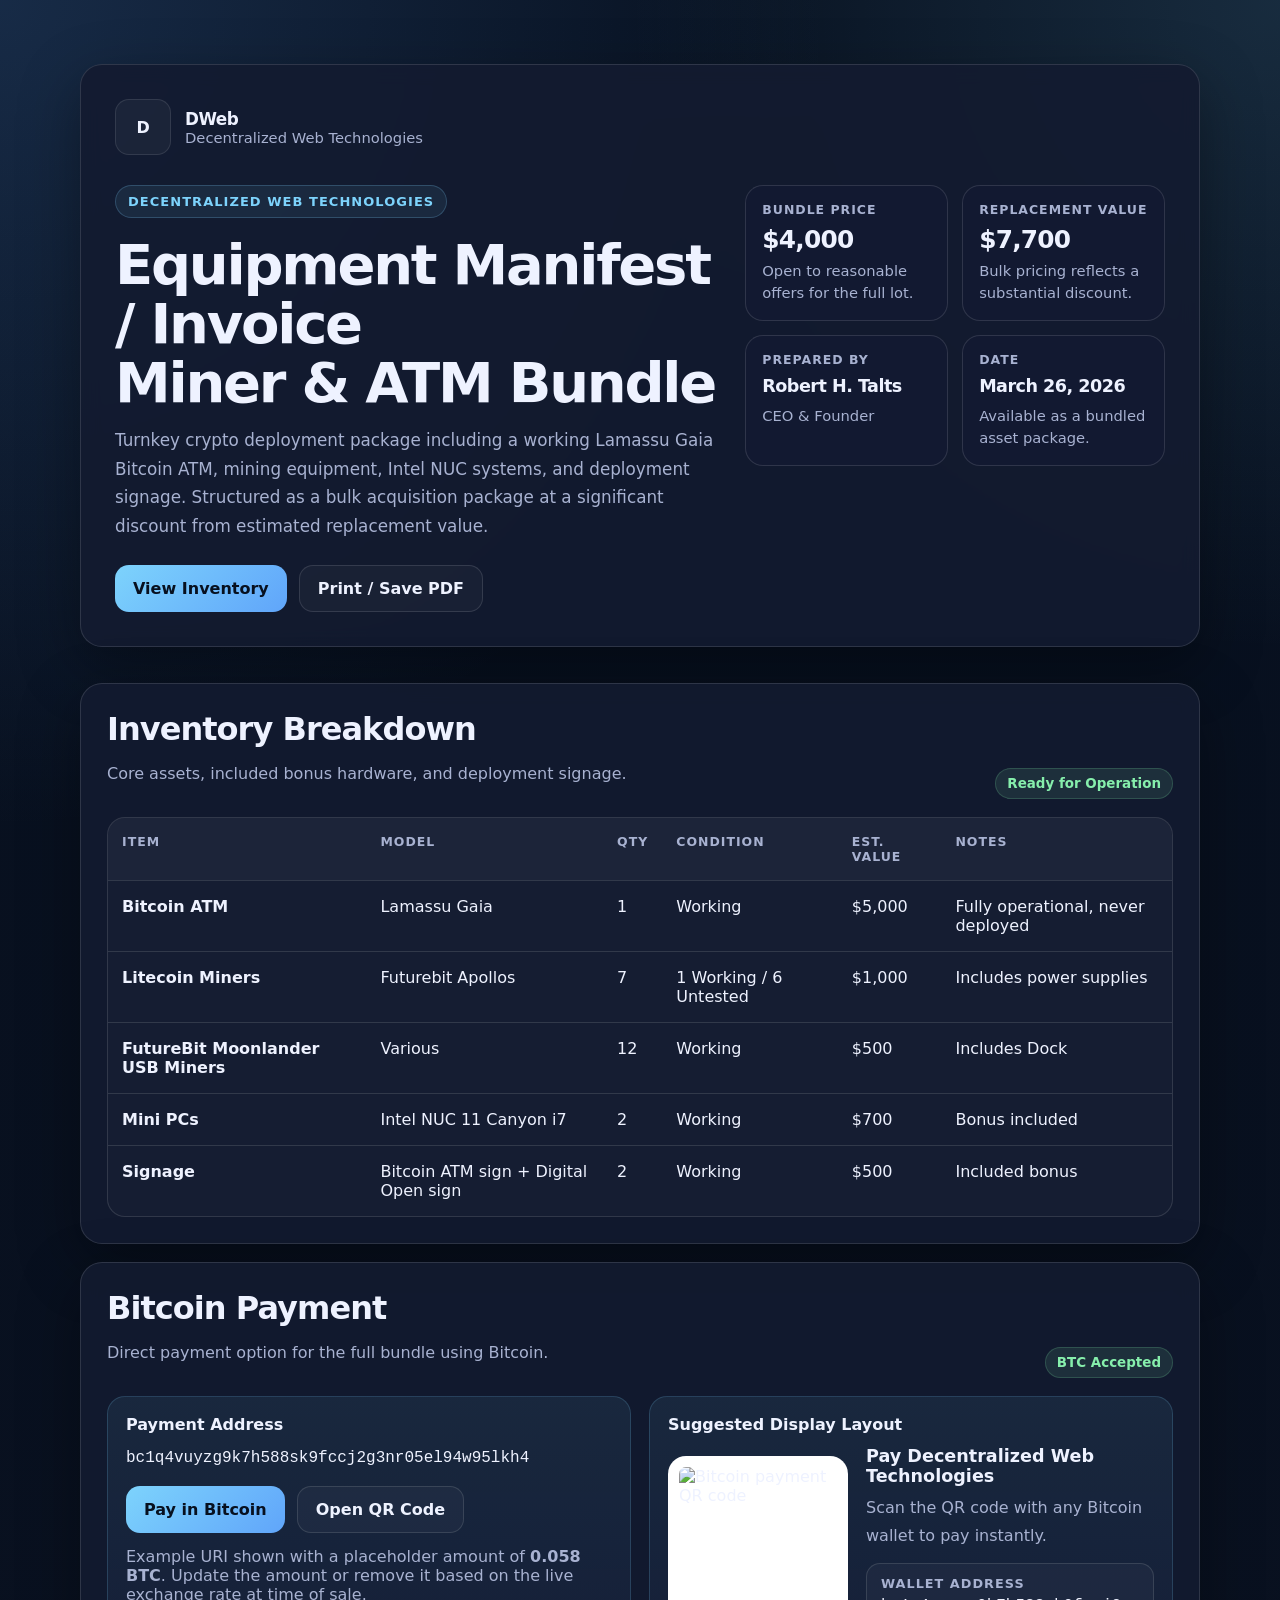
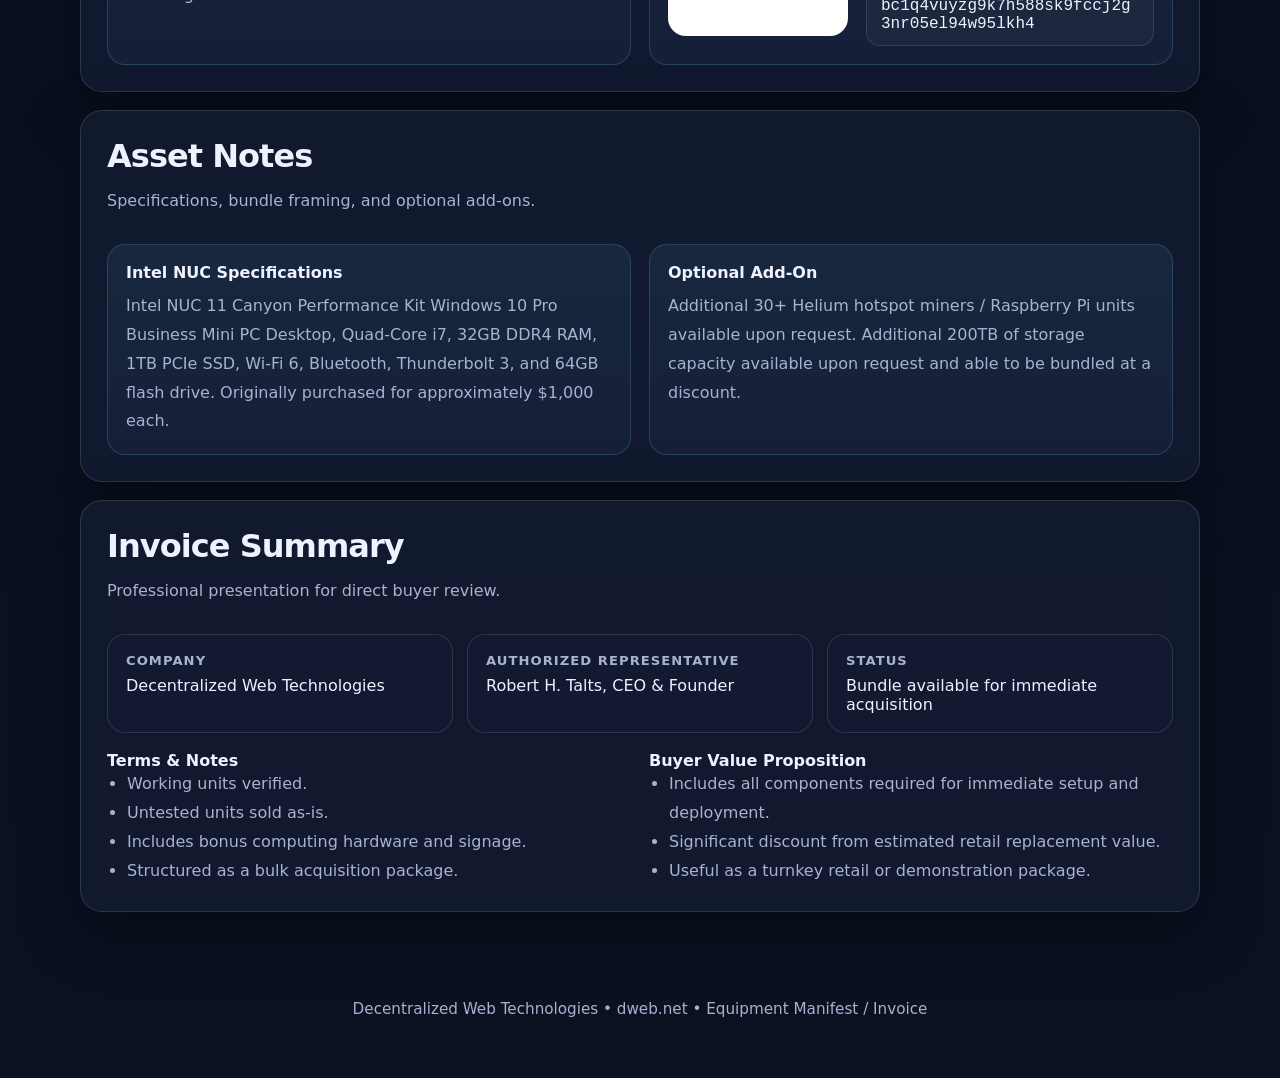
==== invoice.html @ 7da84bc2 "Update Bitcoin payment amount in invoice.html" ====
<!DOCTYPE html>
<html lang="en">
<head>
  <meta charset="UTF-8" />
  <meta name="viewport" content="width=device-width, initial-scale=1.0" />
  <title>Miner & ATM Bundle | Decentralized Web Technologies</title>
  <meta name="description" content="Equipment Manifest / Invoice for Decentralized Web Technologies miner and ATM bundle." />
  <style>
    :root {
      --bg: #0b1020;
      --bg-soft: #121931;
      --card: rgba(19, 27, 48, 0.9);
      --line: rgba(255, 255, 255, 0.12);
      --text: #eef2ff;
      --muted: #a8b2d1;
      --accent: #7dd3fc;
      --accent-2: #60a5fa;
      --good: #86efac;
      --shadow: 0 20px 60px rgba(0, 0, 0, 0.35);
      --radius: 22px;
    }

    * { box-sizing: border-box; }

    html {
      scroll-behavior: smooth;
    }

    body {
      margin: 0;
      font-family: Inter, ui-sans-serif, system-ui, -apple-system, BlinkMacSystemFont, "Segoe UI", sans-serif;
      color: var(--text);
      background:
        radial-gradient(circle at top left, rgba(96,165,250,0.18), transparent 28%),
        radial-gradient(circle at top right, rgba(125,211,252,0.14), transparent 22%),
        linear-gradient(180deg, #07101f 0%, #0a1120 100%);
      min-height: 100vh;
    }

    a { color: inherit; }

    .wrap {
      width: min(1120px, calc(100% - 32px));
      margin: 0 auto;
    }

    .hero {
      padding: 64px 0 28px;
    }

    .hero-card,
    .section-card {
      background: var(--card);
      backdrop-filter: blur(10px);
      border: 1px solid var(--line);
      border-radius: var(--radius);
      box-shadow: var(--shadow);
    }

    .hero-card {
      padding: 34px;
      display: grid;
      grid-template-columns: 1.3fr 0.9fr;
      gap: 24px;
      align-items: start;
    }

    .eyebrow {
      display: inline-flex;
      align-items: center;
      gap: 10px;
      padding: 8px 12px;
      border-radius: 999px;
      font-size: 13px;
      letter-spacing: 0.08em;
      text-transform: uppercase;
      border: 1px solid rgba(125,211,252,0.22);
      color: var(--accent);
      background: rgba(125,211,252,0.08);
      font-weight: 700;
    }

    h1 {
      font-size: clamp(2rem, 5vw, 3.5rem);
      line-height: 1.05;
      margin: 18px 0 14px;
      letter-spacing: -0.04em;
    }

    .lead {
      color: var(--muted);
      font-size: 1.05rem;
      line-height: 1.7;
      max-width: 64ch;
      margin: 0 0 24px;
    }

    .hero-actions {
      display: flex;
      flex-wrap: wrap;
      gap: 12px;
      margin-top: 22px;
    }

    .btn {
      display: inline-flex;
      align-items: center;
      justify-content: center;
      gap: 8px;
      padding: 13px 18px;
      border-radius: 14px;
      text-decoration: none;
      font-weight: 700;
      border: 1px solid var(--line);
      transition: transform 0.15s ease, border-color 0.15s ease, background 0.15s ease;
    }

    .btn:hover {
      transform: translateY(-1px);
      border-color: rgba(125,211,252,0.4);
    }

    .btn-primary {
      background: linear-gradient(135deg, var(--accent) 0%, var(--accent-2) 100%);
      color: #07101f;
      border: none;
    }

    .btn-secondary {
      background: rgba(255,255,255,0.03);
      color: var(--text);
    }

    .summary {
      display: grid;
      gap: 14px;
    }

    .summary-grid {
      display: grid;
      grid-template-columns: repeat(2, minmax(0, 1fr));
      gap: 14px;
    }

    .stat {
      padding: 16px;
      border-radius: 18px;
      background: var(--bg-soft);
      border: 1px solid var(--line);
    }

    .stat-label {
      font-size: 0.78rem;
      letter-spacing: 0.08em;
      text-transform: uppercase;
      color: var(--muted);
      margin-bottom: 8px;
      font-weight: 700;
    }

    .stat-value {
      font-size: 1.55rem;
      font-weight: 800;
      letter-spacing: -0.03em;
    }

    .stat-sub {
      color: var(--muted);
      font-size: 0.92rem;
      margin-top: 6px;
      line-height: 1.5;
    }

    .main {
      padding: 8px 0 80px;
      display: grid;
      gap: 18px;
    }

    .section-card {
      padding: 26px;
    }

    .section-top {
      display: flex;
      flex-wrap: wrap;
      align-items: flex-end;
      justify-content: space-between;
      gap: 12px;
      margin-bottom: 18px;
    }

    h2 {
      margin: 0;
      font-size: clamp(1.35rem, 3vw, 2rem);
      letter-spacing: -0.03em;
    }

    .muted {
      color: var(--muted);
    }

    .table-wrap {
      overflow-x: auto;
      border: 1px solid var(--line);
      border-radius: 18px;
      background: rgba(255,255,255,0.02);
    }

    table {
      width: 100%;
      border-collapse: collapse;
      min-width: 760px;
    }

    th, td {
      padding: 16px 14px;
      text-align: left;
      border-bottom: 1px solid var(--line);
      vertical-align: top;
    }

    th {
      font-size: 0.78rem;
      letter-spacing: 0.08em;
      text-transform: uppercase;
      color: var(--muted);
      background: rgba(255,255,255,0.03);
    }

    tr:last-child td {
      border-bottom: none;
    }

    .badge {
      display: inline-flex;
      align-items: center;
      gap: 8px;
      border-radius: 999px;
      padding: 7px 11px;
      font-size: 0.84rem;
      font-weight: 700;
      background: rgba(134,239,172,0.1);
      color: var(--good);
      border: 1px solid rgba(134,239,172,0.18);
      white-space: nowrap;
    }

    .meta-grid {
      display: grid;
      grid-template-columns: repeat(3, minmax(0, 1fr));
      gap: 14px;
    }

    .meta-item {
      padding: 18px;
      border-radius: 18px;
      background: var(--bg-soft);
      border: 1px solid var(--line);
    }

    .meta-item strong {
      display: block;
      margin-bottom: 8px;
      font-size: 0.82rem;
      letter-spacing: 0.08em;
      text-transform: uppercase;
      color: var(--muted);
    }

    .notes {
      display: grid;
      grid-template-columns: 1fr 1fr;
      gap: 18px;
    }

    .notes ul {
      margin: 0;
      padding-left: 20px;
      color: var(--muted);
      line-height: 1.8;
    }

    .highlight {
      border: 1px solid rgba(125,211,252,0.18);
      background: linear-gradient(180deg, rgba(125,211,252,0.08), rgba(96,165,250,0.05));
      padding: 18px;
      border-radius: 18px;
    }

    .footer {
      padding: 8px 0 60px;
      color: var(--muted);
      font-size: 0.95rem;
      text-align: center;
    }

    @media (max-width: 900px) {
      .hero-card,
      .notes,
      .meta-grid {
        grid-template-columns: 1fr;
      }

      .summary-grid {
        grid-template-columns: 1fr 1fr;
      }
    }

    @media (max-width: 640px) {
      .hero {
        padding-top: 28px;
      }

      .hero-card,
      .section-card {
        padding: 18px;
        border-radius: 18px;
      }

      .summary-grid {
        grid-template-columns: 1fr;
      }

      .wrap {
        width: min(100% - 18px, 1120px);
      }

      .hero-actions {
        flex-direction: column;
      }

      .btn {
        width: 100%;
      }
    }

    @media print {
      body {
        background: #fff;
        color: #000;
      }

      .hero-card,
      .section-card,
      .stat,
      .meta-item,
      .table-wrap {
        box-shadow: none;
        border: 1px solid #ddd;
        background: #fff;
      }

      .btn,
      .footer {
        display: none;
      }
    }
  </style>
</head>
<body>
  <div class="wrap">
    <section class="hero">
      <div class="hero-card">
        <div style="grid-column: 1 / -1; display: flex; align-items: center; gap: 14px; margin-bottom: 6px;">
          <img src="logo.png" alt="Decentralized Web Technologies logo" style="width: 56px; height: 56px; object-fit: contain; border-radius: 14px; background: rgba(255,255,255,0.04); border: 1px solid rgba(255,255,255,0.10); padding: 8px;" onerror="this.style.display='none'; this.nextElementSibling.style.display='inline-flex';">
          <div style="display:none; align-items:center; justify-content:center; width:56px; height:56px; border-radius:14px; background: rgba(255,255,255,0.04); border: 1px solid rgba(255,255,255,0.10); font-weight:800; letter-spacing:-0.03em;">D</div>
          <div>
            <div style="font-size: 1.05rem; font-weight: 800; letter-spacing: -0.03em;">DWeb</div>
            <div class="muted" style="font-size: 0.92rem;">Decentralized Web Technologies</div>
          </div>
        </div>
        <div>
          <span class="eyebrow">Decentralized Web Technologies</span>
          <h1>Equipment Manifest / Invoice<br>Miner &amp; ATM Bundle</h1>
          <p class="lead">
            Turnkey crypto deployment package including a working Lamassu Gaia Bitcoin ATM,
            mining equipment, Intel NUC systems, and deployment signage. Structured as a bulk
            acquisition package at a significant discount from estimated replacement value.
          </p>

          <div class="hero-actions">
            <a class="btn btn-primary" href="#inventory">View Inventory</a>
            <a class="btn btn-secondary" href="javascript:window.print()">Print / Save PDF</a>
          </div>
        </div>

        <div class="summary">
          <div class="summary-grid">
            <div class="stat">
              <div class="stat-label">Bundle Price</div>
              <div class="stat-value">$4,000</div>
              <div class="stat-sub">Open to reasonable offers for the full lot.</div>
            </div>
            <div class="stat">
              <div class="stat-label">Replacement Value</div>
              <div class="stat-value">$7,700</div>
              <div class="stat-sub">Bulk pricing reflects a substantial discount.</div>
            </div>
            <div class="stat">
              <div class="stat-label">Prepared By</div>
              <div class="stat-value" style="font-size:1.1rem; line-height:1.35;">Robert H. Talts</div>
              <div class="stat-sub">CEO &amp; Founder</div>
            </div>
            <div class="stat">
              <div class="stat-label">Date</div>
              <div class="stat-value" style="font-size:1.1rem; line-height:1.35;">March 26, 2026</div>
              <div class="stat-sub">Available as a bundled asset package.</div>
            </div>
          </div>
        </div>
      </div>
    </section>

    <main class="main">
      <section class="section-card" id="inventory">
        <div class="section-top">
          <div>
            <h2>Inventory Breakdown</h2>
            <p class="muted">Core assets, included bonus hardware, and deployment signage.</p>
          </div>
          <span class="badge">Ready for Operation</span>
        </div>

        <div class="table-wrap">
          <table>
            <thead>
              <tr>
                <th>Item</th>
                <th>Model</th>
                <th>Qty</th>
                <th>Condition</th>
                <th>Est. Value</th>
                <th>Notes</th>
              </tr>
            </thead>
            <tbody>
              <tr>
                <td><strong>Bitcoin ATM</strong></td>
                <td>Lamassu Gaia</td>
                <td>1</td>
                <td>Working</td>
                <td>$5,000</td>
                <td>Fully operational, never deployed</td>
              </tr>
              <tr>
                <td><strong>Litecoin Miners</strong></td>
                <td>Futurebit Apollos</td>
                <td>7</td>
                <td>1 Working / 6 Untested</td>
                <td>$1,000</td>
                <td>Includes power supplies</td>
              </tr>
              <tr>
                <td><strong>FutureBit Moonlander USB Miners</strong></td>
                <td>Various</td>
                <td>12</td>
                <td>Working</td>
                <td>$500</td>
                <td>Includes Dock</td>
              </tr>
              <tr>
                <td><strong>Mini PCs</strong></td>
                <td>Intel NUC 11 Canyon i7</td>
                <td>2</td>
                <td>Working</td>
                <td>$700</td>
                <td>Bonus included</td>
              </tr>
              <tr>
                <td><strong>Signage</strong></td>
                <td>Bitcoin ATM sign + Digital Open sign</td>
                <td>2</td>
                <td>Working</td>
                <td>$500</td>
                <td>Included bonus</td>
              </tr>
            </tbody>
          </table>
        </div>
      </section>

      <section class="section-card">
        <div class="section-top">
          <div>
            <h2>Bitcoin Payment</h2>
            <p class="muted">Direct payment option for the full bundle using Bitcoin.</p>
          </div>
          <span class="badge">BTC Accepted</span>
        </div>

        <div class="notes">
          <div class="highlight">
            <strong>Payment Address</strong>
            <p style="margin: 10px 0 14px; line-height: 1.8; word-break: break-all; font-family: ui-monospace, SFMono-Regular, Menlo, Consolas, monospace; color: var(--text);">
              bc1q4vuyzg9k7h588sk9fccj2g3nr05el94w95lkh4
            </p>
            <div class="hero-actions" style="margin-top: 0;">
              <a class="btn btn-primary" href="bitcoin:bc1q4vuyzg9k7h588sk9fccj2g3nr05el94w95lkh4?amount=0.058">Pay in Bitcoin</a>
              <a class="btn btn-secondary" href="https://api.qrserver.com/v1/create-qr-code/?size=220x220&data=bitcoin:bc1q4vuyzg9k7h588sk9fccj2g3nr05el94w95lkh4?amount=0.046" target="_blank" rel="noopener noreferrer">Open QR Code</a>
            </div>
            <p class="muted" style="margin: 14px 0 0;">
              Example URI shown with a placeholder amount of <strong>0.058 BTC</strong>. Update the amount or remove it based on the live exchange rate at time of sale.
            </p>
          </div>
          <div class="highlight">
            <strong>Suggested Display Layout</strong>
            <div style="margin-top: 12px; display: flex; flex-wrap: wrap; gap: 18px; align-items: center;">
              <img src="https://api.qrserver.com/v1/create-qr-code/?size=220x220&data=bitcoin:bc1q4vuyzg9k7h588sk9fccj2g3nr05el94w95lkh4?amount=0.058" alt="Bitcoin payment QR code" style="width: 180px; height: 180px; border-radius: 18px; border: 1px solid var(--line); background: white; padding: 10px;">
              <div style="flex: 1 1 260px; min-width: 220px;">
                <div style="font-size: 1.1rem; font-weight: 800; margin-bottom: 8px;">Pay Decentralized Web Technologies</div>
                <p class="muted" style="margin: 0 0 12px; line-height: 1.8;">
                  Scan the QR code with any Bitcoin wallet to pay instantly. 
                </p>
                <div style="padding: 12px 14px; border-radius: 14px; background: rgba(255,255,255,0.03); border: 1px solid var(--line);">
                  <div style="font-size: 0.8rem; letter-spacing: 0.08em; text-transform: uppercase; color: var(--muted); font-weight: 700; margin-bottom: 6px;">Wallet Address</div>
                  <div style="word-break: break-all; font-family: ui-monospace, SFMono-Regular, Menlo, Consolas, monospace;">bc1q4vuyzg9k7h588sk9fccj2g3nr05el94w95lkh4</div>
                </div>
              </div>
            </div>
          </div>
        </div>
      </section>

      <section class="section-card">
        <div class="section-top">
          <div>
            <h2>Asset Notes</h2>
            <p class="muted">Specifications, bundle framing, and optional add-ons.</p>
          </div>
        </div>

        <div class="notes">
          <div class="highlight">
            <strong>Intel NUC Specifications</strong>
            <p class="muted" style="margin: 10px 0 0; line-height: 1.8;">
              Intel NUC 11 Canyon Performance Kit Windows 10 Pro Business Mini PC Desktop,
              Quad-Core i7, 32GB DDR4 RAM, 1TB PCIe SSD, Wi‑Fi 6, Bluetooth, Thunderbolt 3,
              and 64GB flash drive. Originally purchased for approximately $1,000 each.
            </p>
          </div>
          <div class="highlight">
            <strong>Optional Add-On</strong>
            <p class="muted" style="margin: 10px 0 0; line-height: 1.8;">
              Additional 30+ Helium hotspot miners / Raspberry Pi units available upon request.
              Additional 200TB of storage capacity available upon request and able to be bundled at a discount.
              
            </p>
          </div>
        </div>
      </section>

      <section class="section-card">
        <div class="section-top">
          <div>
            <h2>Invoice Summary</h2>
            <p class="muted">Professional presentation for direct buyer review.</p>
          </div>
        </div>

        <div class="meta-grid">
          <div class="meta-item">
            <strong>Company</strong>
            Decentralized Web Technologies
          </div>
          <div class="meta-item">
            <strong>Authorized Representative</strong>
            Robert H. Talts, CEO &amp; Founder
          </div>
          <div class="meta-item">
            <strong>Status</strong>
            Bundle available for immediate acquisition
          </div>
        </div>

        <div class="notes" style="margin-top: 18px;">
          <div>
            <strong>Terms &amp; Notes</strong>
            <ul>
              <li>Working units verified.</li>
              <li>Untested units sold as-is.</li>
              <li>Includes bonus computing hardware and signage.</li>
              <li>Structured as a bulk acquisition package.</li>
            </ul>
          </div>
          <div>
            <strong>Buyer Value Proposition</strong>
            <ul>
              <li>Includes all components required for immediate setup and deployment.</li>
              <li>Significant discount from estimated retail replacement value.</li>
              <li>Useful as a turnkey retail or demonstration package.</li>
              
            </ul>
          </div>
        </div>
      </section>
    </main>

    <div class="footer">
      Decentralized Web Technologies • dweb.net • Equipment Manifest / Invoice
    </div>
  </div>
</body>
</html>
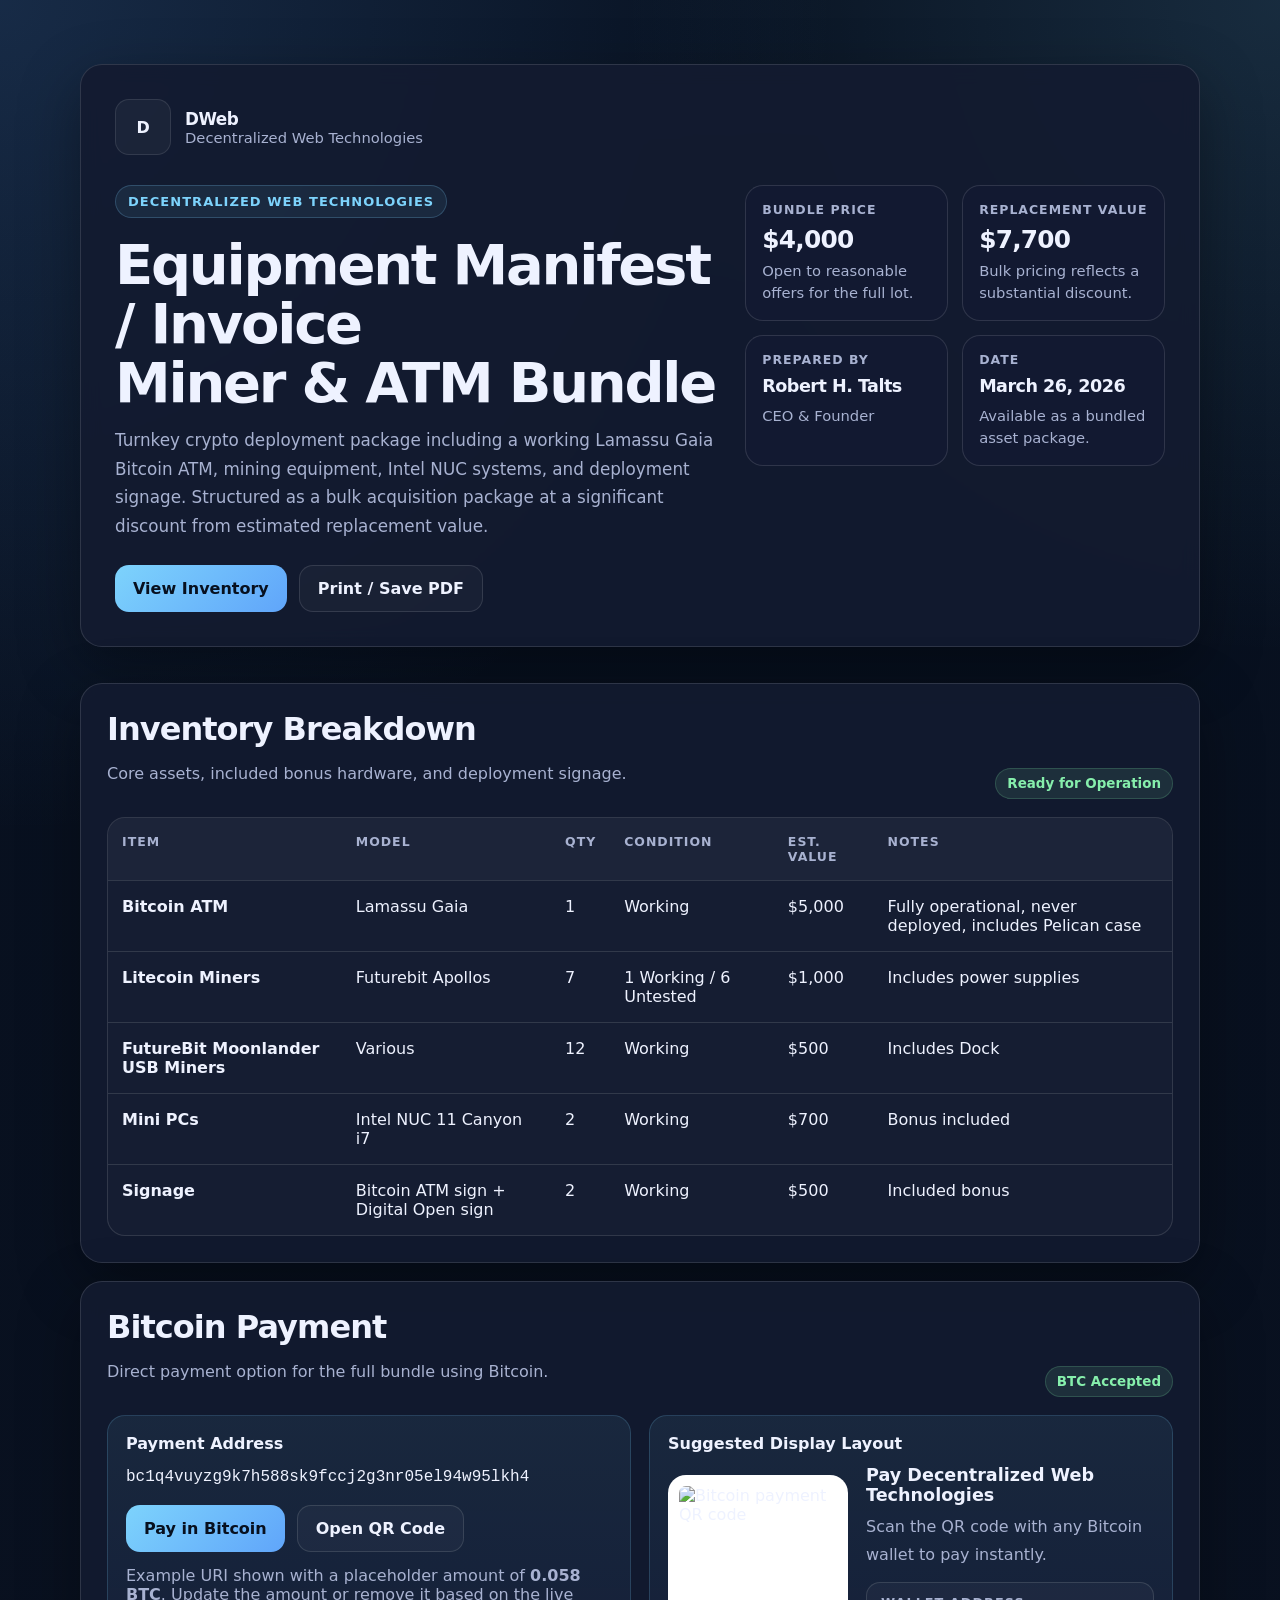
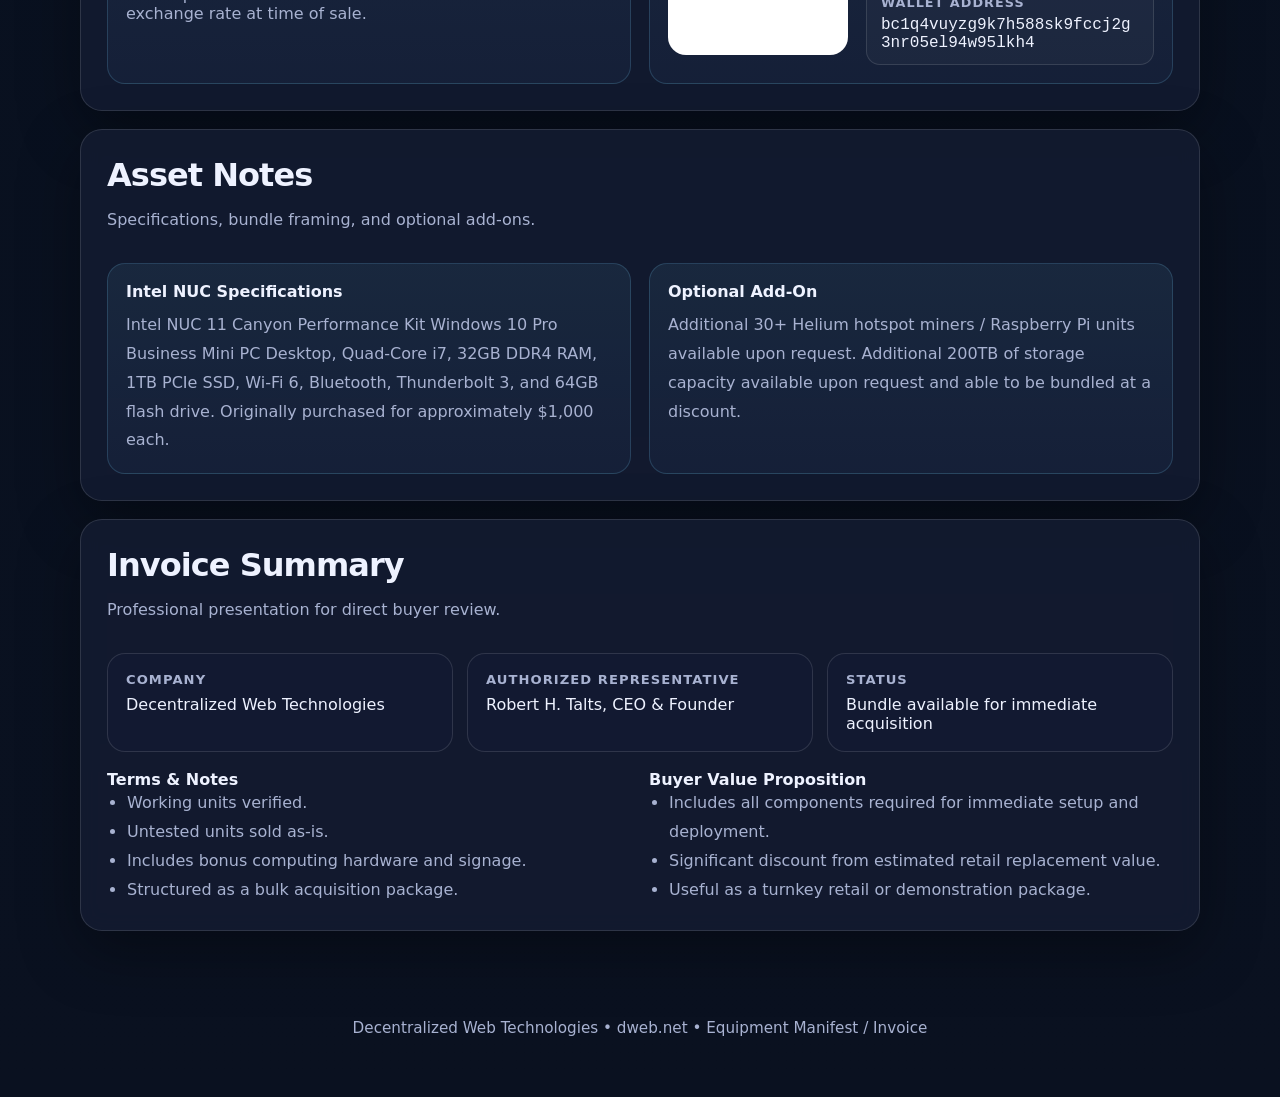
==== commit cc3869c8: "Enhance Lamassu Gaia description in invoice Updated description of Lamassu Gaia to include Pelican c" ====
--- a/invoice.html
+++ b/invoice.html
@@ -441,7 +441,7 @@
                 <td>1</td>
                 <td>Working</td>
                 <td>$5,000</td>
-                <td>Fully operational, never deployed</td>
+                <td>Fully operational, never deployed, includes Pelican case</td>
               </tr>
               <tr>
                 <td><strong>Litecoin Miners</strong></td>
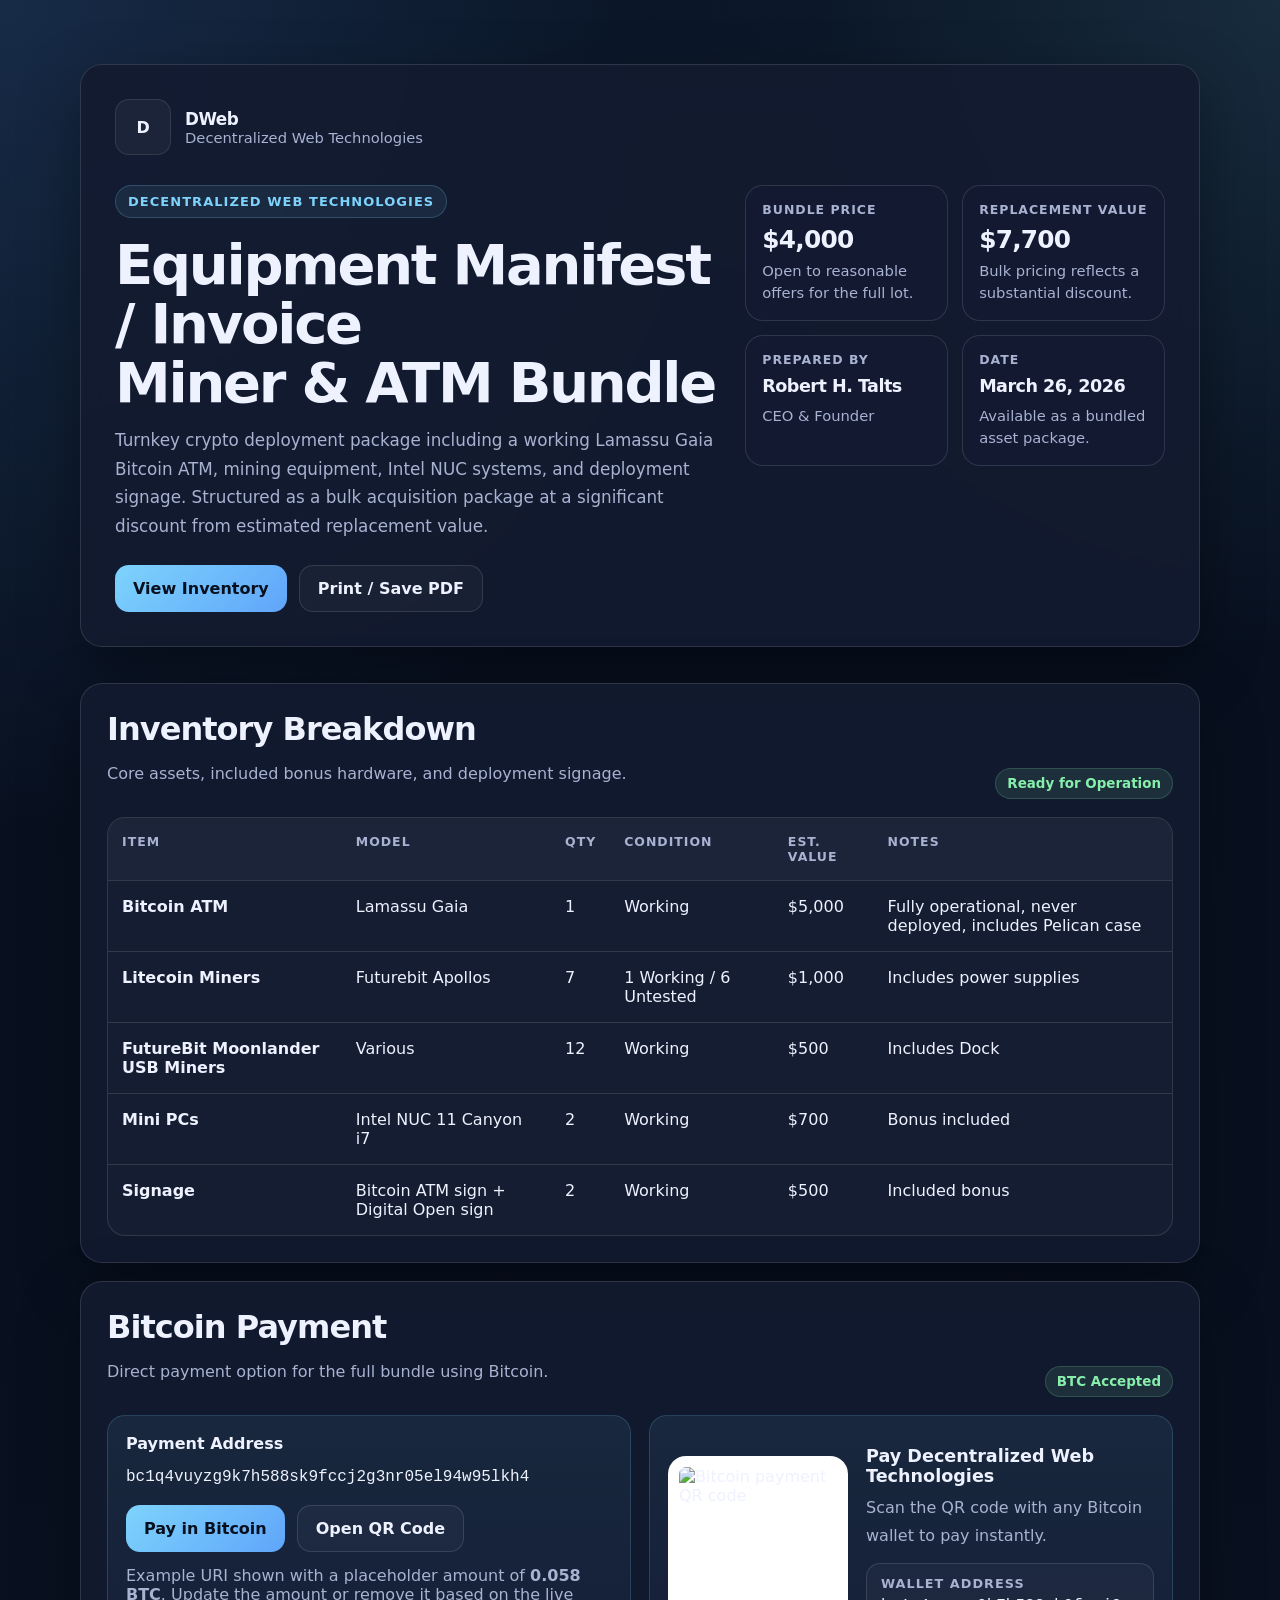
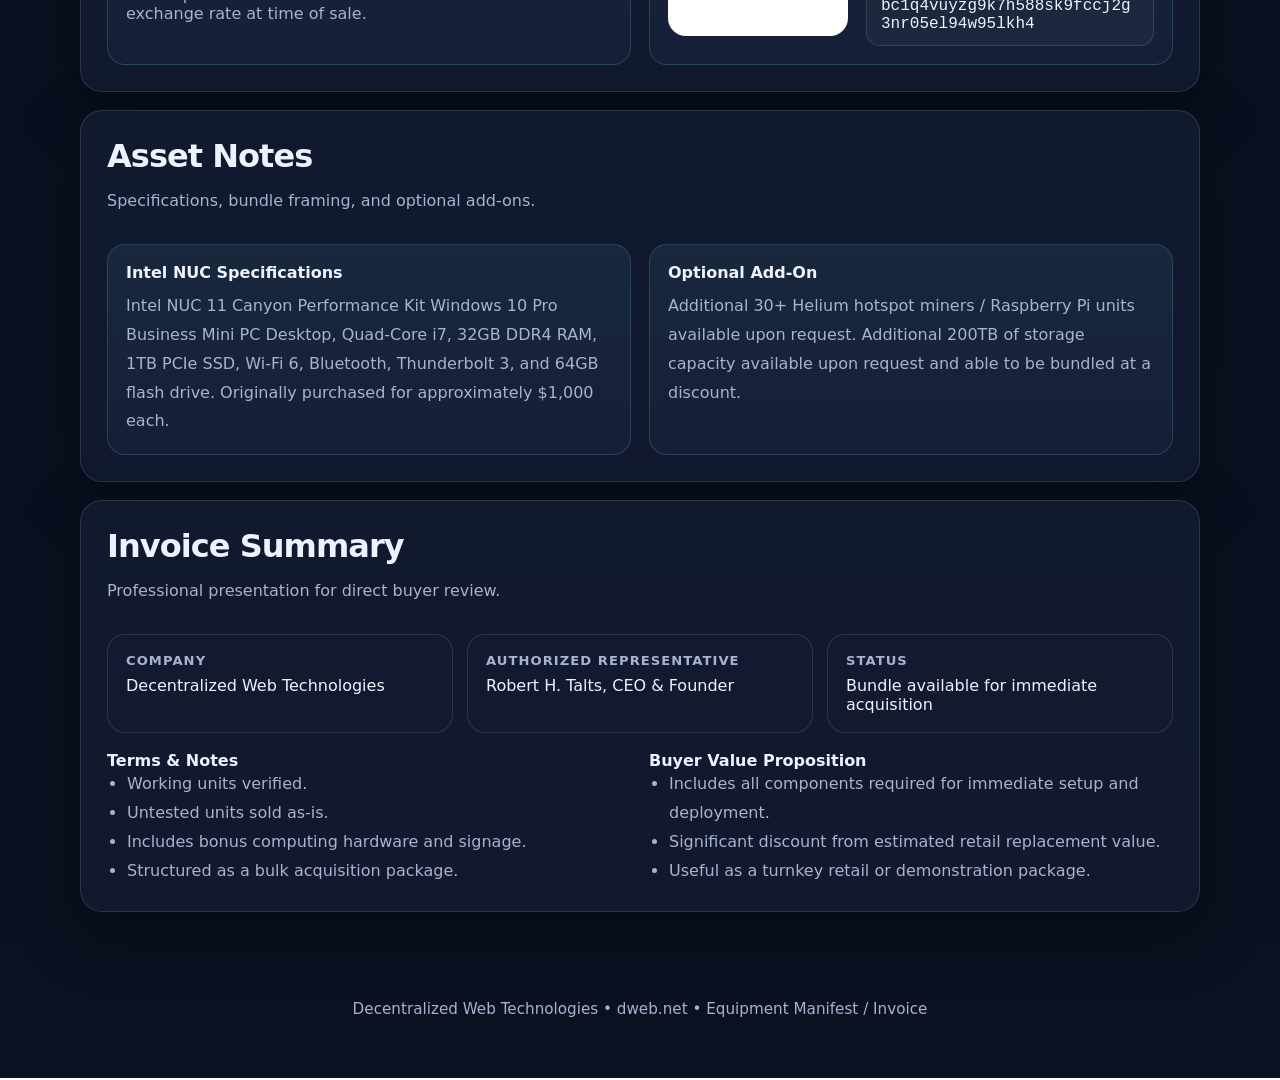
==== commit 7252a6bb: "Remove suggested display layout section from invoice" ====
--- a/invoice.html
+++ b/invoice.html
@@ -504,7 +504,7 @@
             </p>
           </div>
           <div class="highlight">
-            <strong>Suggested Display Layout</strong>
+            
             <div style="margin-top: 12px; display: flex; flex-wrap: wrap; gap: 18px; align-items: center;">
               <img src="https://api.qrserver.com/v1/create-qr-code/?size=220x220&data=bitcoin:bc1q4vuyzg9k7h588sk9fccj2g3nr05el94w95lkh4?amount=0.058" alt="Bitcoin payment QR code" style="width: 180px; height: 180px; border-radius: 18px; border: 1px solid var(--line); background: white; padding: 10px;">
               <div style="flex: 1 1 260px; min-width: 220px;">
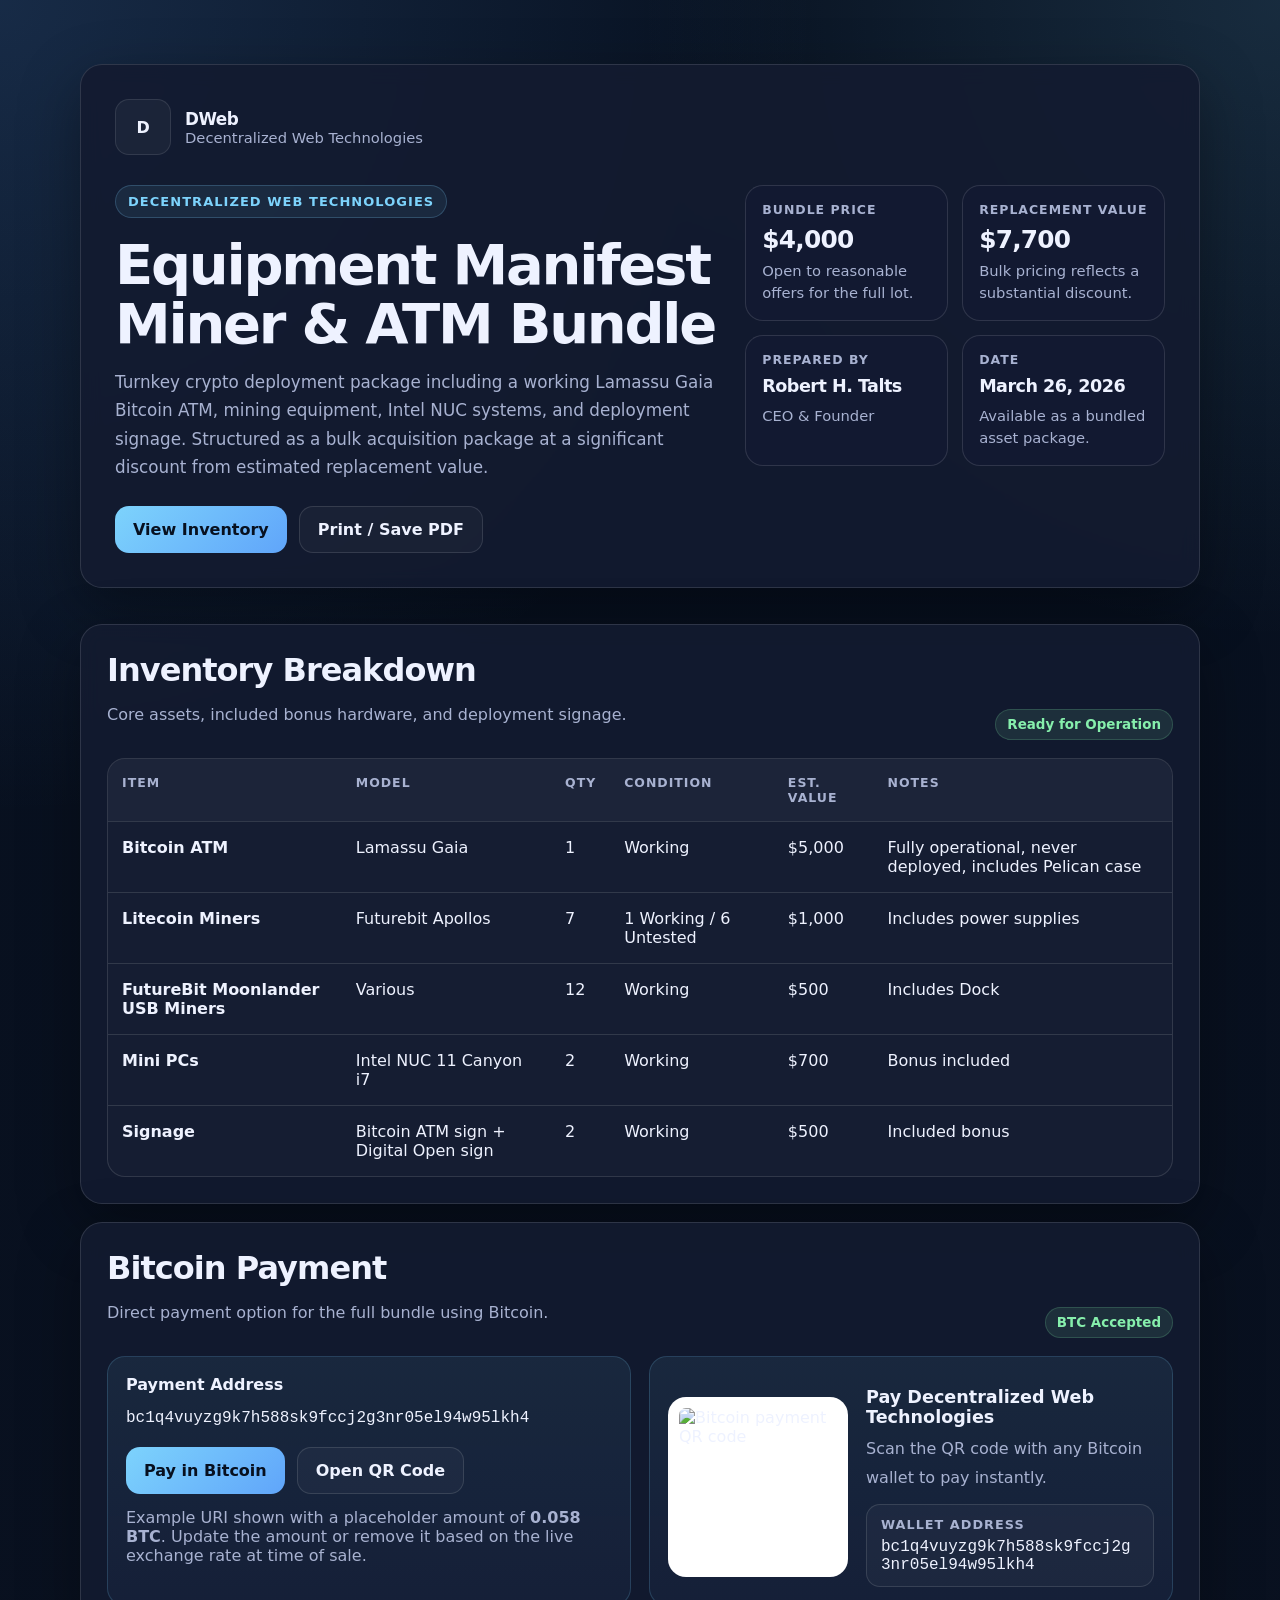
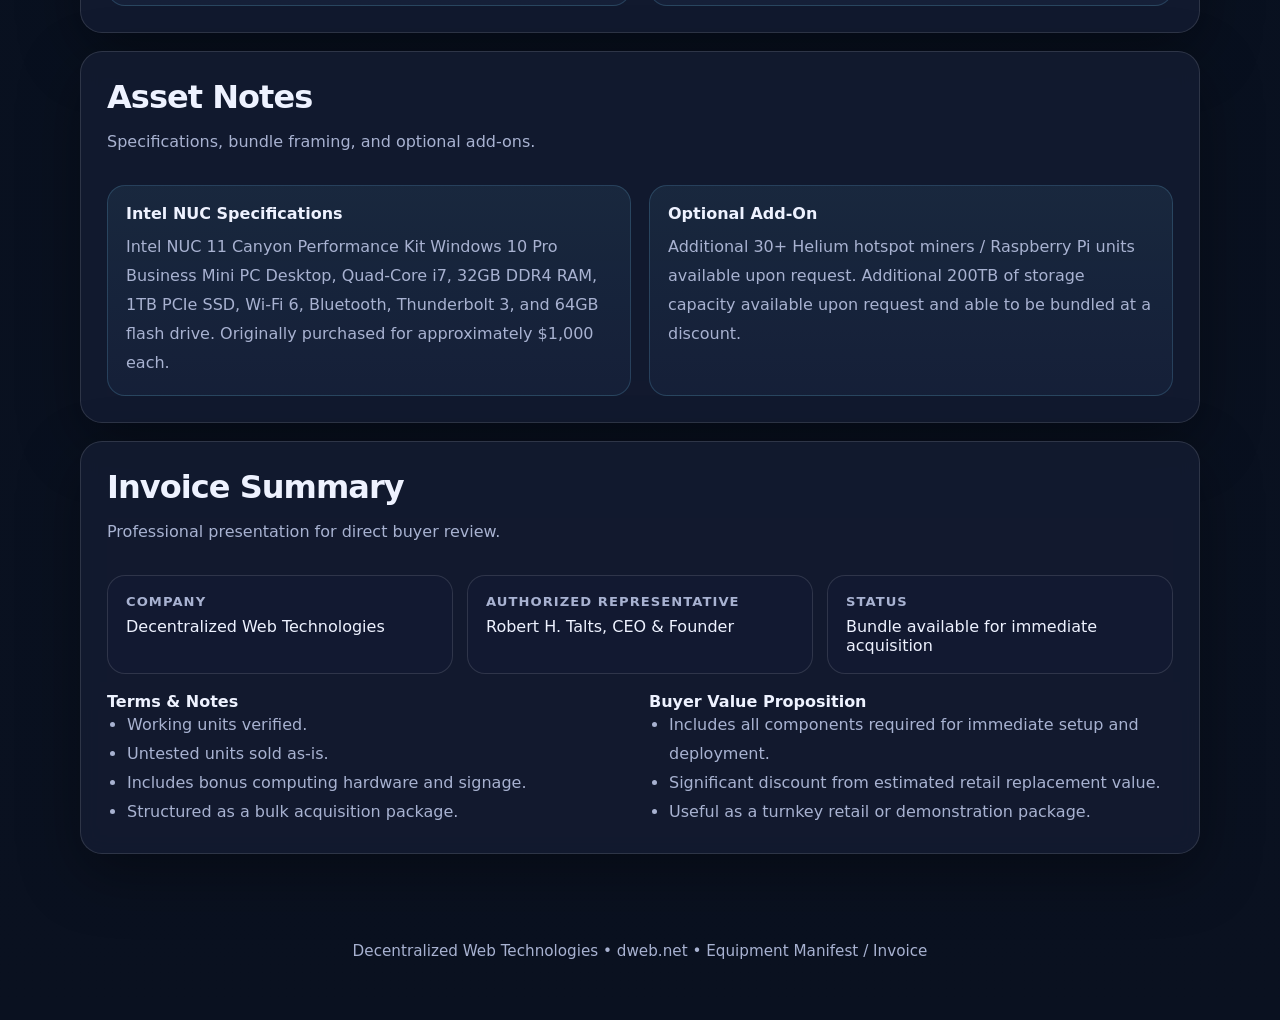
==== commit 283dc0d9: "Fix heading formatting in invoice.html" ====
--- a/invoice.html
+++ b/invoice.html
@@ -4,7 +4,7 @@
   <meta charset="UTF-8" />
   <meta name="viewport" content="width=device-width, initial-scale=1.0" />
   <title>Miner & ATM Bundle | Decentralized Web Technologies</title>
-  <meta name="description" content="Equipment Manifest / Invoice for Decentralized Web Technologies miner and ATM bundle." />
+  <meta name="description" content="Equipment Manifest for Decentralized Web Technologies miner and ATM bundle." />
   <style>
     :root {
       --bg: #0b1020;
@@ -372,7 +372,7 @@
         </div>
         <div>
           <span class="eyebrow">Decentralized Web Technologies</span>
-          <h1>Equipment Manifest / Invoice<br>Miner &amp; ATM Bundle</h1>
+          <h1>Equipment Manifest <br>Miner &amp; ATM Bundle</h1>
           <p class="lead">
             Turnkey crypto deployment package including a working Lamassu Gaia Bitcoin ATM,
             mining equipment, Intel NUC systems, and deployment signage. Structured as a bulk
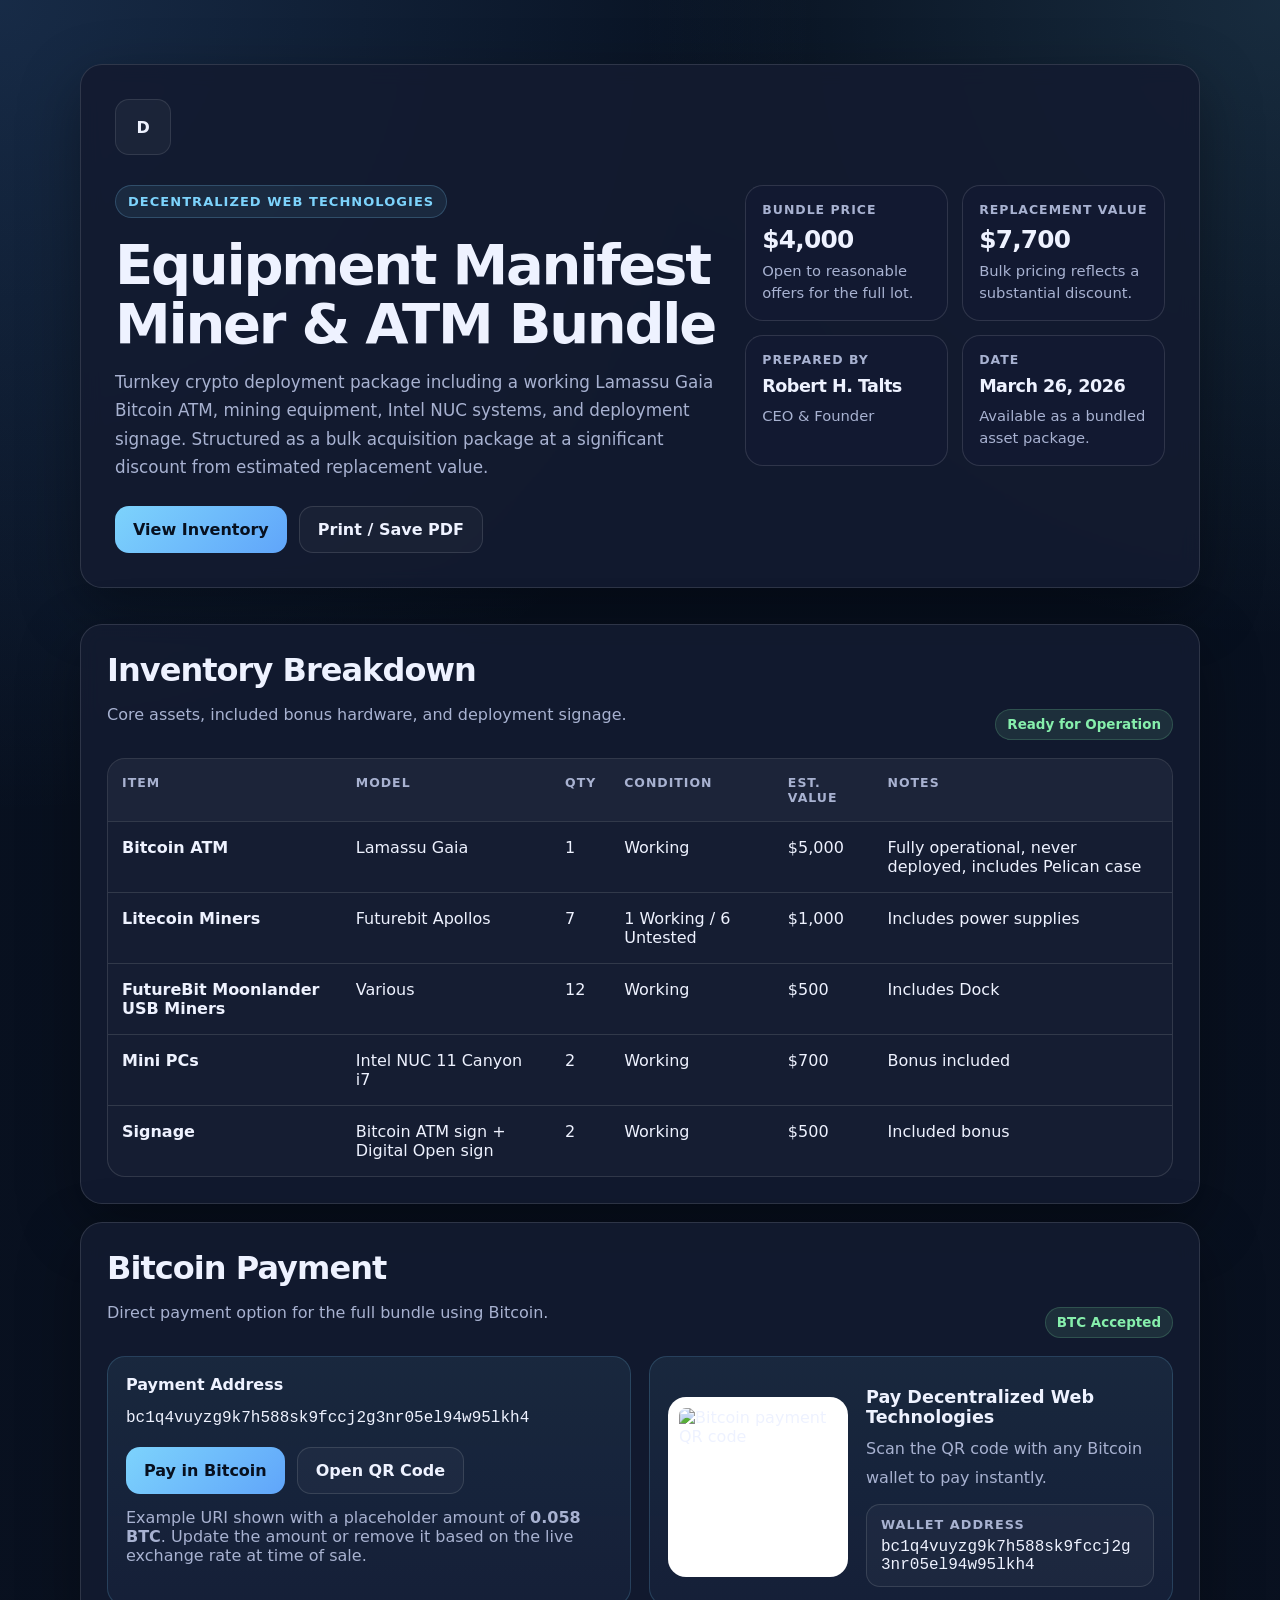
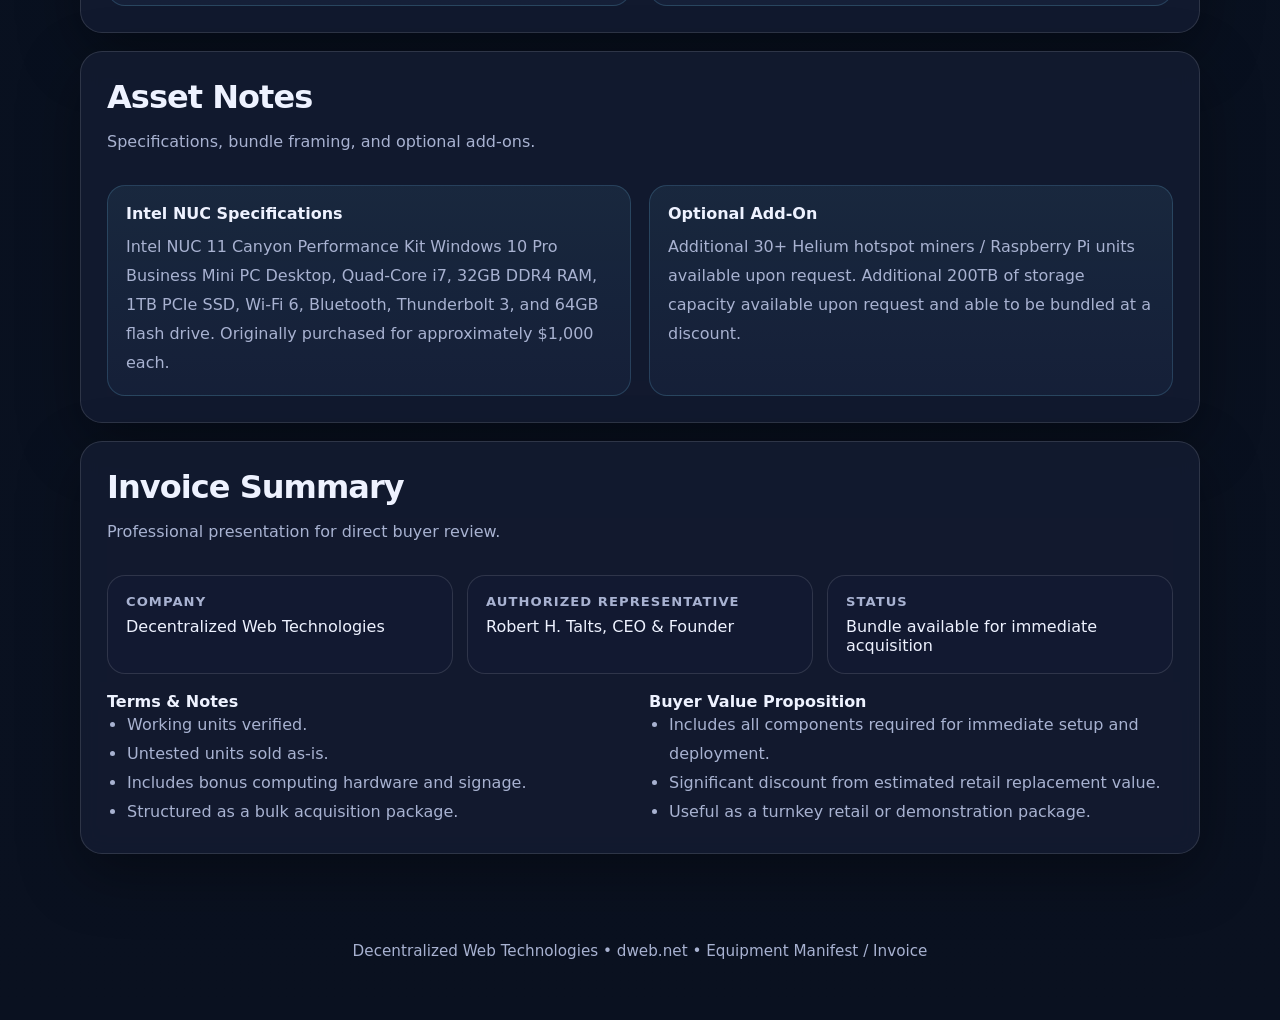
==== commit 3ce3b226: "Remove DWeb title and description from invoice Removed unnecessary div elements containing the title" ====
--- a/invoice.html
+++ b/invoice.html
@@ -365,10 +365,9 @@
         <div style="grid-column: 1 / -1; display: flex; align-items: center; gap: 14px; margin-bottom: 6px;">
           <img src="logo.png" alt="Decentralized Web Technologies logo" style="width: 56px; height: 56px; object-fit: contain; border-radius: 14px; background: rgba(255,255,255,0.04); border: 1px solid rgba(255,255,255,0.10); padding: 8px;" onerror="this.style.display='none'; this.nextElementSibling.style.display='inline-flex';">
           <div style="display:none; align-items:center; justify-content:center; width:56px; height:56px; border-radius:14px; background: rgba(255,255,255,0.04); border: 1px solid rgba(255,255,255,0.10); font-weight:800; letter-spacing:-0.03em;">D</div>
-          <div>
-            <div style="font-size: 1.05rem; font-weight: 800; letter-spacing: -0.03em;">DWeb</div>
-            <div class="muted" style="font-size: 0.92rem;">Decentralized Web Technologies</div>
-          </div>
+          
+          
+          
         </div>
         <div>
           <span class="eyebrow">Decentralized Web Technologies</span>
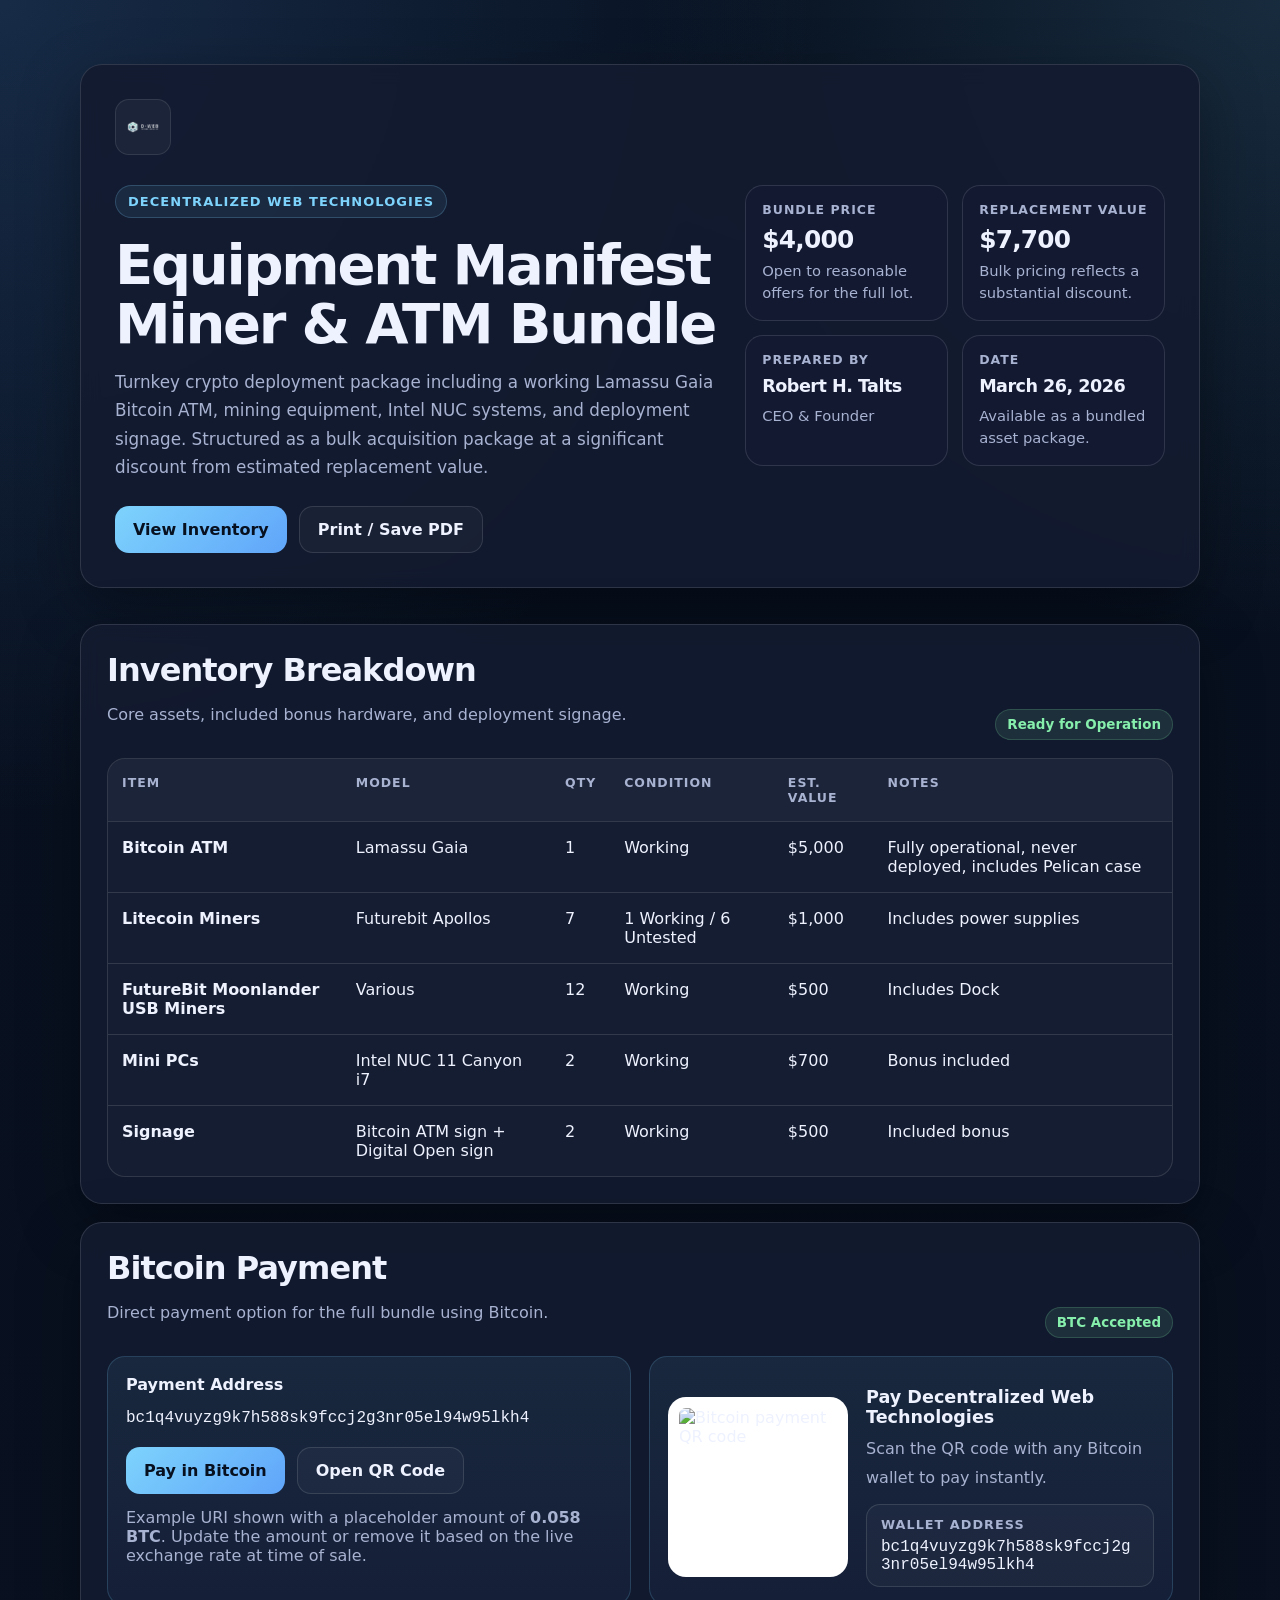
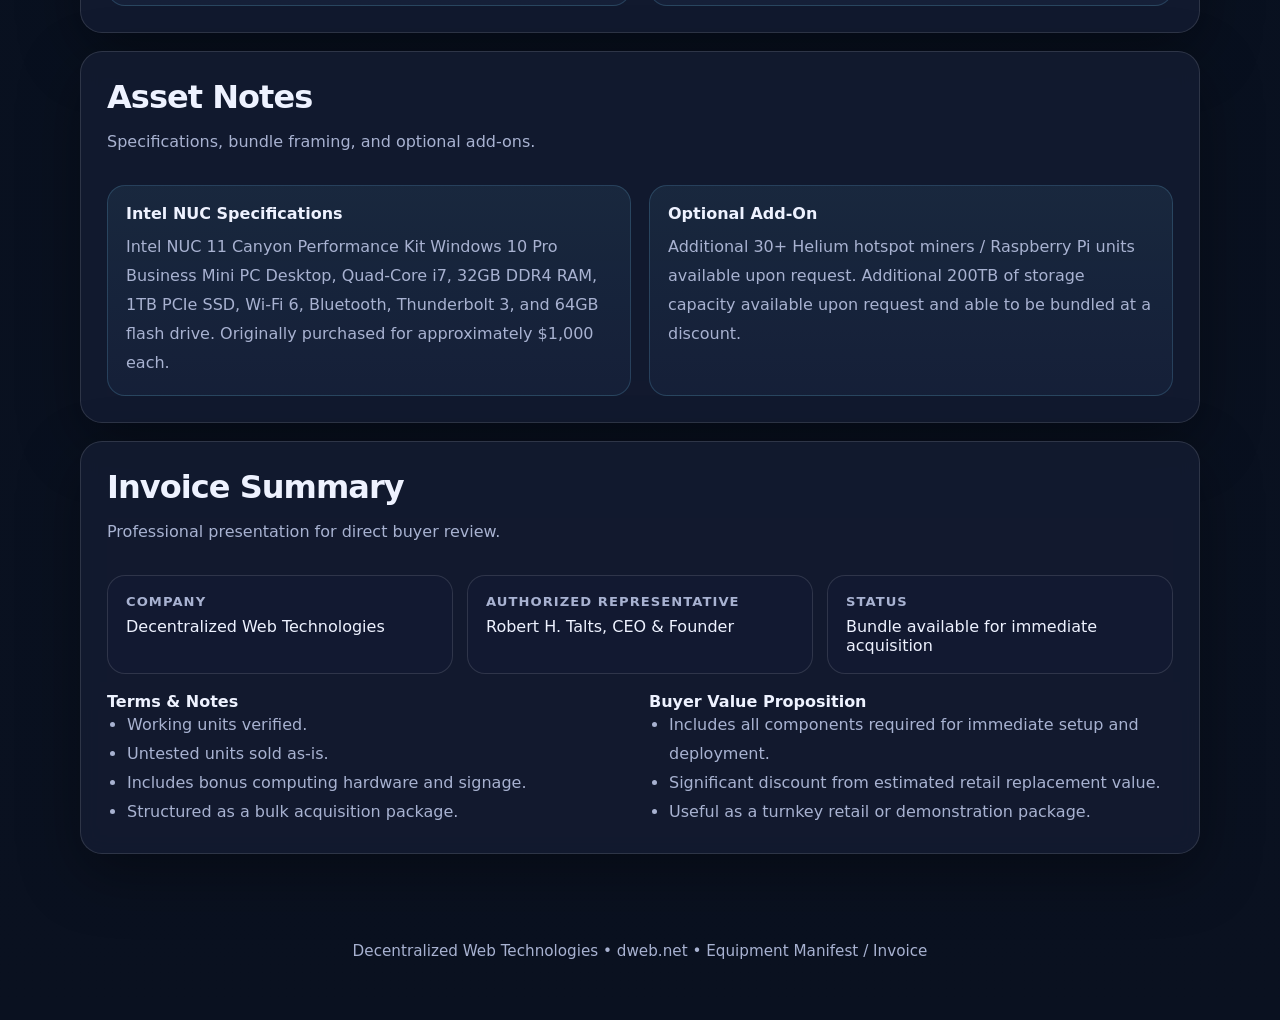
==== commit 36f52f8f: "Replace logo image with horizontal version" ====
--- a/invoice.html
+++ b/invoice.html
@@ -363,7 +363,7 @@
     <section class="hero">
       <div class="hero-card">
         <div style="grid-column: 1 / -1; display: flex; align-items: center; gap: 14px; margin-bottom: 6px;">
-          <img src="logo.png" alt="Decentralized Web Technologies logo" style="width: 56px; height: 56px; object-fit: contain; border-radius: 14px; background: rgba(255,255,255,0.04); border: 1px solid rgba(255,255,255,0.10); padding: 8px;" onerror="this.style.display='none'; this.nextElementSibling.style.display='inline-flex';">
+          <img src="logo-horizontal.png" alt="Decentralized Web Technologies logo" style="width: 56px; height: 56px; object-fit: contain; border-radius: 14px; background: rgba(255,255,255,0.04); border: 1px solid rgba(255,255,255,0.10); padding: 8px;" onerror="this.style.display='none'; this.nextElementSibling.style.display='inline-flex';">
           <div style="display:none; align-items:center; justify-content:center; width:56px; height:56px; border-radius:14px; background: rgba(255,255,255,0.04); border: 1px solid rgba(255,255,255,0.10); font-weight:800; letter-spacing:-0.03em;">D</div>
           
           
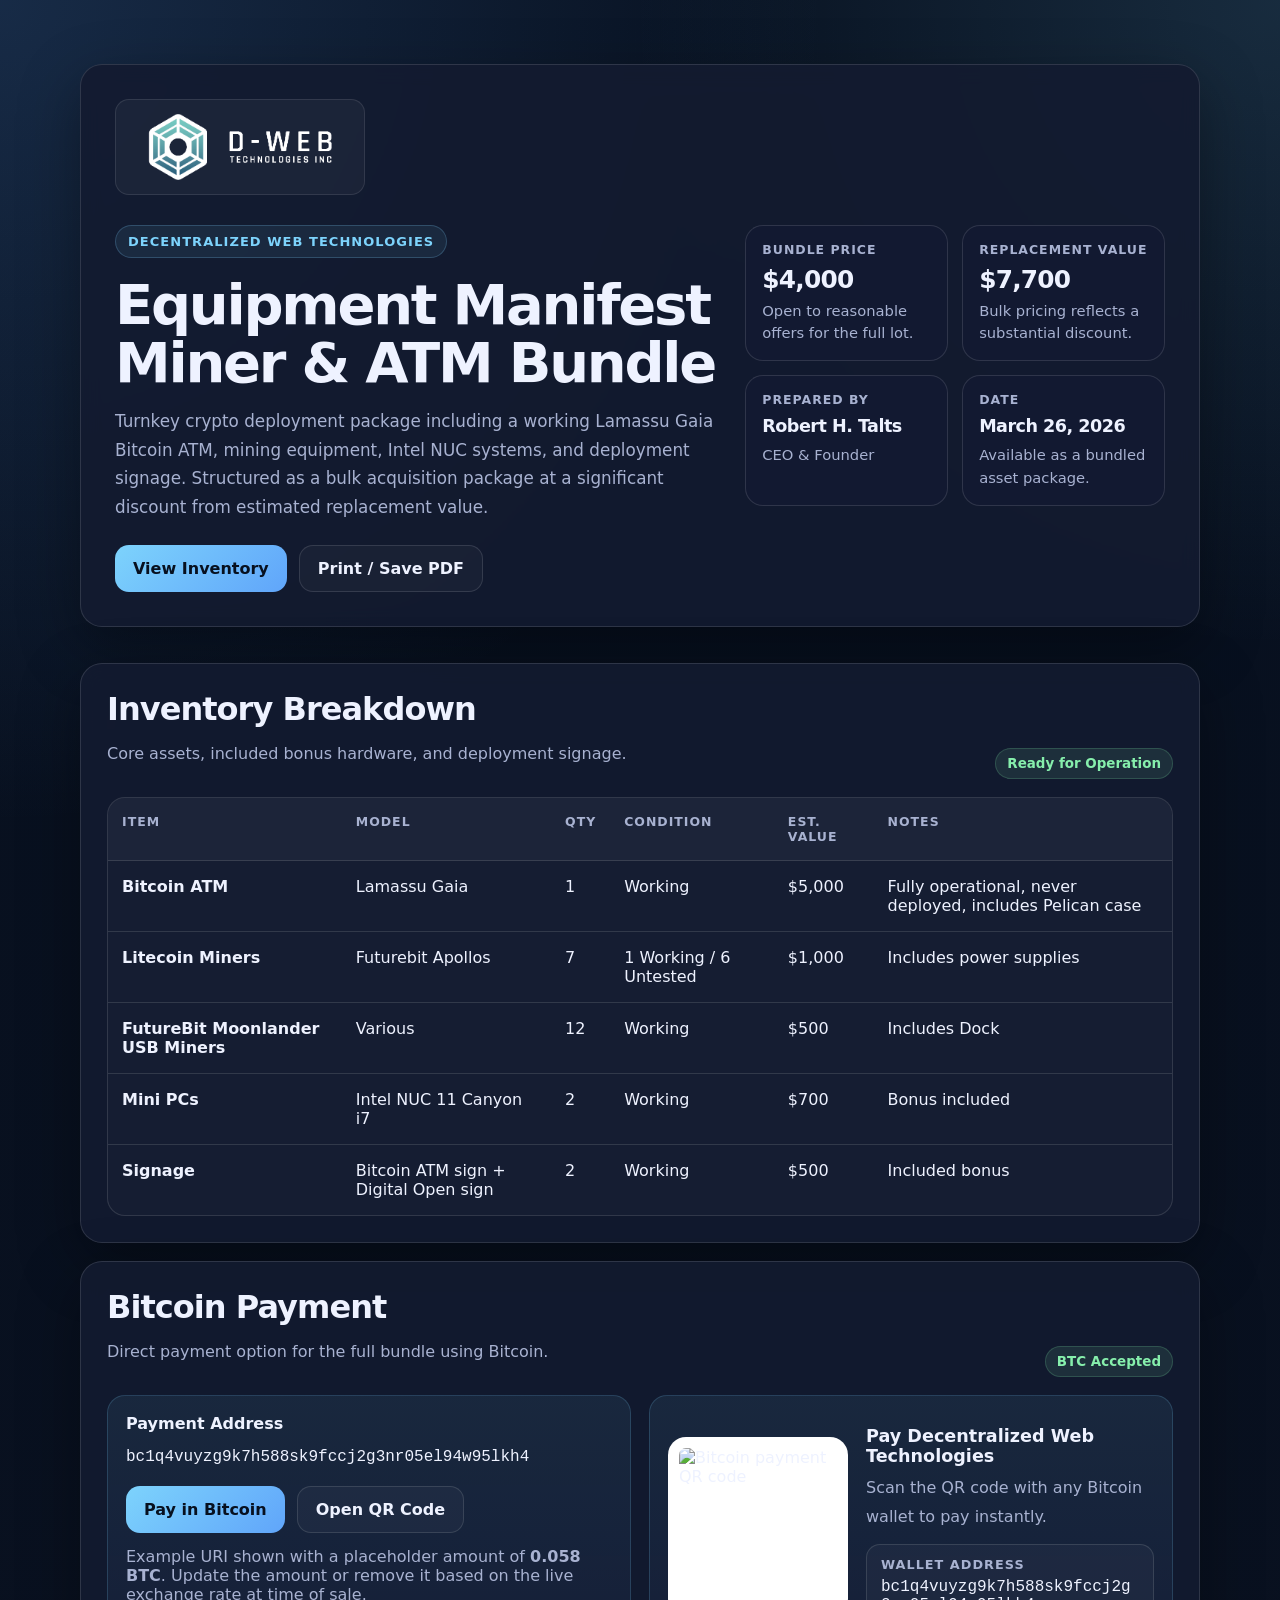
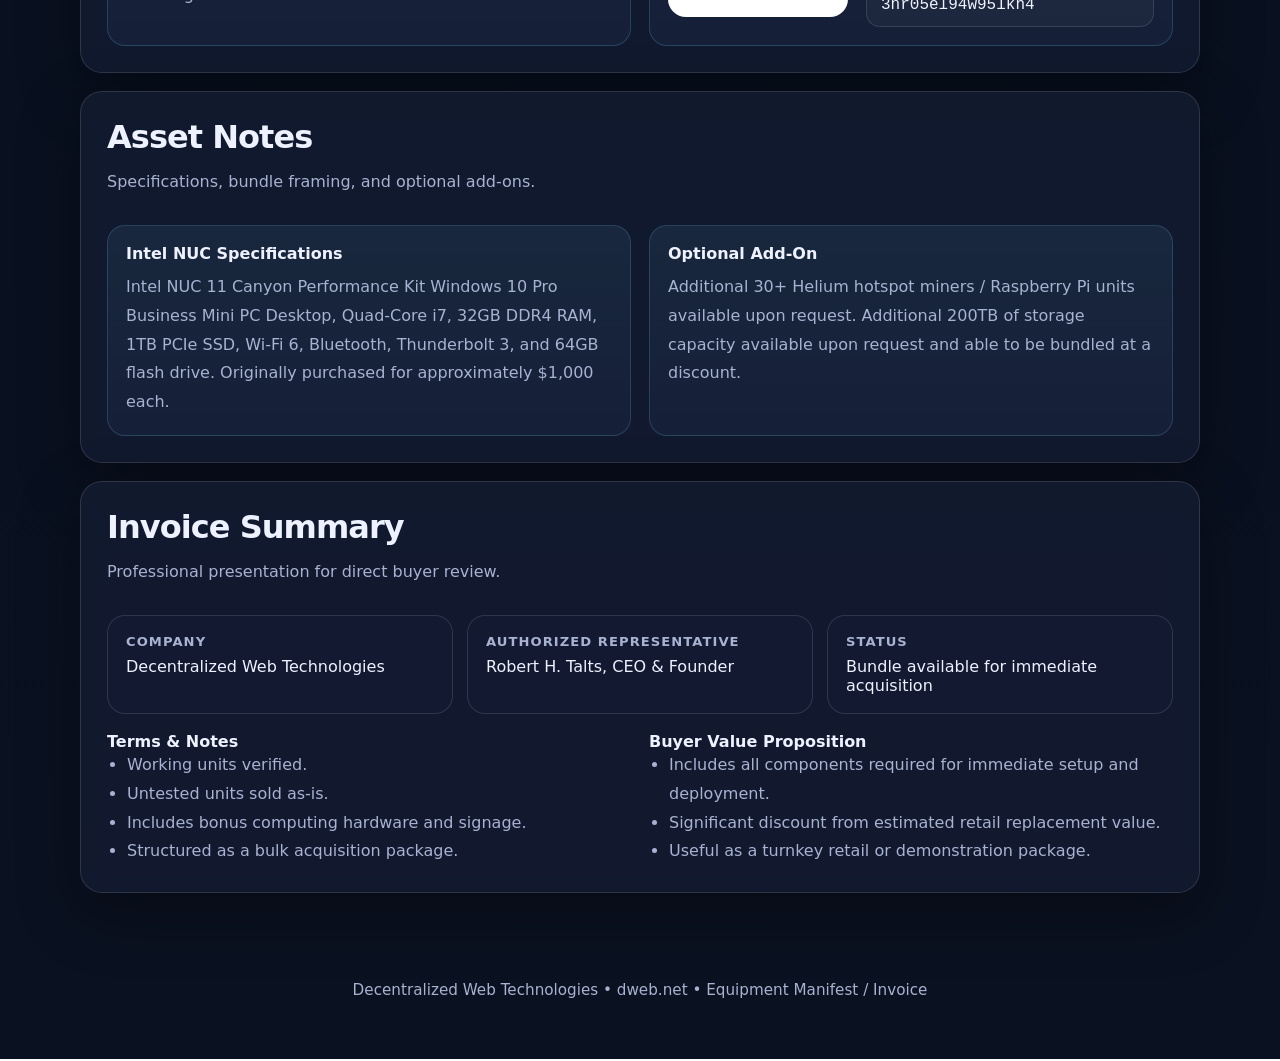
==== commit 5cfd4d6d: "Resize logo image and fallback div in invoice.html" ====
--- a/invoice.html
+++ b/invoice.html
@@ -363,8 +363,8 @@
     <section class="hero">
       <div class="hero-card">
         <div style="grid-column: 1 / -1; display: flex; align-items: center; gap: 14px; margin-bottom: 6px;">
-          <img src="logo-horizontal.png" alt="Decentralized Web Technologies logo" style="width: 56px; height: 56px; object-fit: contain; border-radius: 14px; background: rgba(255,255,255,0.04); border: 1px solid rgba(255,255,255,0.10); padding: 8px;" onerror="this.style.display='none'; this.nextElementSibling.style.display='inline-flex';">
-          <div style="display:none; align-items:center; justify-content:center; width:56px; height:56px; border-radius:14px; background: rgba(255,255,255,0.04); border: 1px solid rgba(255,255,255,0.10); font-weight:800; letter-spacing:-0.03em;">D</div>
+          <img src="logo-horizontal.png" alt="Decentralized Web Technologies logo" style="width: 250px; height: 250; object-fit: contain; border-radius: 14px; background: rgba(255,255,255,0.04); border: 1px solid rgba(255,255,255,0.10); padding: 8px;" onerror="this.style.display='none'; this.nextElementSibling.style.display='inline-flex';">
+          <div style="display:none; align-items:center; justify-content:center; width:250px; height:250px; border-radius:14px; background: rgba(255,255,255,0.04); border: 1px solid rgba(255,255,255,0.10); font-weight:800; letter-spacing:-0.03em;">D</div>
           
           
           
